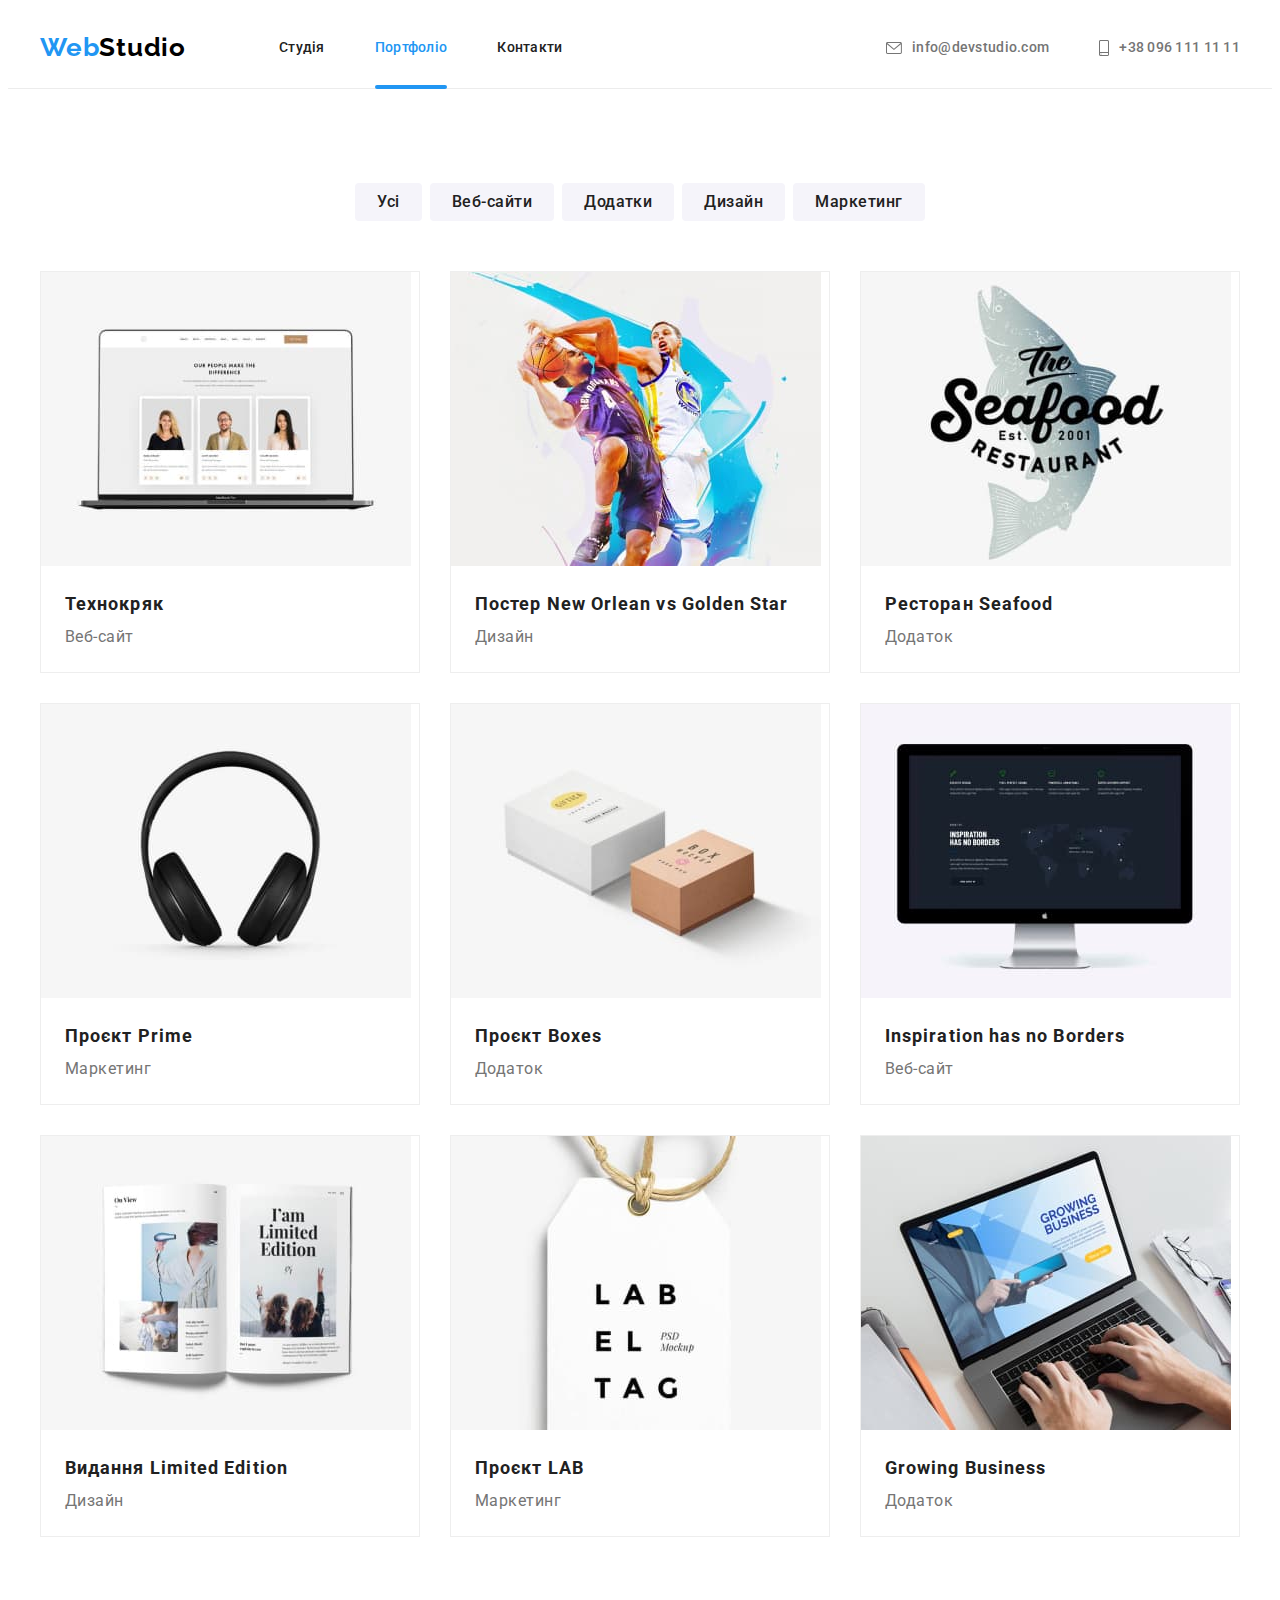
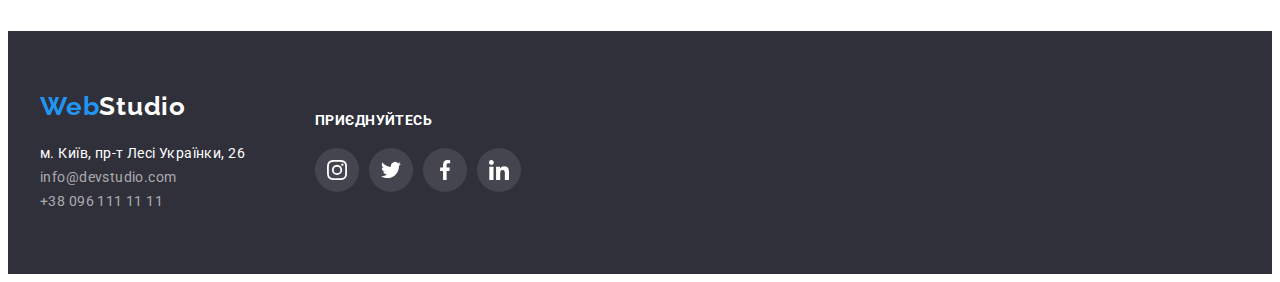
==== portfolio.html @ e0c90251 "new" ====
<!DOCTYPE html>
<html lang="uk">
  <head>
    <meta charset="UTF-8" />
    <meta http-equiv="X-UA-Compatible" content="IE=edge" />
    <meta name="viewport" content="width=device-width, initial-scale=1.0" />
    <title>Document</title>
    <link rel="preconnect" href="https://fonts.googleapis.com" />
    <link rel="preconnect" href="https://fonts.gstatic.com" crossorigin />
    <link
      href="https://fonts.googleapis.com/css2?family=Raleway:wght@700&family=Roboto:wght@400;500;700;900&display=swap"
      rel="stylesheet"
    />
    <link
      rel="stylesheet"
      href="https://cdnjs.cloudflare.com/ajax/libs/modern-normalize/1.1.0/modern-normalize.min.css"
      integrity="sha512-wpPYUAdjBVSE4KJnH1VR1HeZfpl1ub8YT/NKx4PuQ5NmX2tKuGu6U/JRp5y+Y8XG2tV+wKQpNHVUX03MfMFn9Q=="
      crossorigin="anonymous"
      referrerpolicy="no-referrer"
    />
    <link rel="stylesheet" href="./css/styles.css" />
  </head>
  <body>
    <!-- хедер -->
    <header class="page-header">
      <div class="container">
        <nav class="navigate">
          <a href="./index.html" class="logo"
            ><span class="title-logo">Web</span>Studio</a
          >

          <!-- навігація -->
          <div class="nav-thumb">
            <ul class="site-nav">
              <li class="item">
                <a href="./index.html" class="link">Студія</a>
              </li>
              <li class="item current">
                <a href="./portfolio.html" class="link">Портфоліо</a>
              </li>
              <li class="item"><a href="" class="link">Контакти</a></li>
            </ul>
          </div>
        </nav>

        <!-- контакти -->
        <ul class="site-contacts">
          <li class="item">
            <a href="mailto:info@devstudio.com" class="contact-link link"
              ><svg class="icon-envelope" widht="16" height="12">
                <use href="./images/sprite.svg#icon-envelope"></use></svg
              >info@devstudio.com</a
            >
          </li>

          <li class="item">
            <a href="tel:+380961111111" class="contact-link link"
              ><svg class="icon-tel" widht="10" height="16">
                <use href="./images/sprite.svg#icon-smartphone"></use></svg
              >+38 096 111 11 11</a
            >
          </li>
        </ul>
      </div>
    </header>

    <main>

      <!-- Портфоліо -->

      <section class="portfolio-section section">
        <div class="container">
          <h1 class="portfolio-title visually-hidden">Портфоліо</h1>

          <ul class="portfolio-nav">
            <li class="item">
              <button type="button" class="button-portfolio button">Усі</button>
            </li>
            <li class="item">
              <button type="button" class="button-portfolio button">
                Веб-сайти
              </button>
            </li>
            <li class="item">
              <button type="button" class="button-portfolio button">
                Додатки
              </button>
            </li>
            <li class="item">
              <button type="button" class="button-portfolio button">
                Дизайн
              </button>
            </li>
            <li class="item">
              <button type="button" class="button-portfolio button">
                Маркетинг
              </button>
            </li>
          </ul>

          <ul class="gallery-list">
            <li class="gallery-list-item">
             <a href="" class="gallery-icon link">
                <div class="gallary-thumb">
                  <img
                    src="./images/2-1.jpg"
                    alt="Веб-сайт"
                    width="370"
                    height="294"
                    class="gallary"
                  />
                  <p class="gallary-effect-tex">
                    Ресурс пропонує комплексні пропозиції з різним рівнем функціоналу та сервісів. Все це дозволить відвідувачу отримати вичерпні відомості про компанію чи приватну особу.
                  </p>
                </div>
                <div class="content">
                  <h3 class="gallery-list-title">Технокряк</h3>
                  <p class="gallery-tex">Веб-сайт</p>
                </div>
             </a>
            </li>

            <li class="gallery-list-item">
              <a href="" class="gallery-icon link">
                <div class="gallary-thumb">
                  <img
                    src="./images/2-2.jpg"
                    alt="гра в баскетбол"
                    width="370"
                    height="294"
                  />
                  <p class="gallary-effect-tex">
                    Ресурс пропонує комплексні пропозиції з різним рівнем функціоналу та сервісів. Все це дозволить відвідувачу отримати вичерпні відомості про компанію чи приватну особу.
                  </p>
                </div>
                <div class="content">
                  <h3 class="gallery-list-title">
                    Постер New Orlean vs Golden Star
                  </h3>
                  <p class="gallery-tex">Дизайн</p>
                </div>
              </a>
            </li>

            <li class="gallery-list-item">
              <a href="" class="gallery-icon link">
                <div class="gallary-thumb">
                  <img
                    src="./images/2-3.jpg"
                    alt="логотип ресторану"
                    width="370"
                    height="294"
                  />
                  <p class="gallary-effect-tex">
                    Ресурс пропонує комплексні пропозиції з різним рівнем функціоналу та сервісів. Все це дозволить відвідувачу отримати вичерпні відомості про компанію чи приватну особу.
                  </p>
                </div>
                <div class="content">
                  <h3 class="gallery-list-title">Ресторан Seafood</h3>
                  <p class="gallery-tex">Додаток</p>
                </div>
              </a>
            </li>

            <li class="gallery-list-item">
              <a href="" class="gallery-icon link">
                <div class="gallary-thumb">
                  <img
                    src="./images/2-4.jpg"
                    alt="навушники"
                    width="370"
                    height="294"
                  />
                  <p class="gallary-effect-tex">
                    Ресурс пропонує комплексні пропозиції з різним рівнем функціоналу та сервісів. Все це дозволить відвідувачу отримати вичерпні відомості про компанію чи приватну особу.
                  </p>
                </div>
                <div class="content">
                  <h3 class="gallery-list-title">Проєкт Prime</h3>
                  <p class="gallery-tex">Маркетинг</p>
                </div>
              </a>
            </li>

            <li class="gallery-list-item">
              <a href="" class="gallery-icon link">
                <div class="gallary-thumb">
                  <img
                    src="./images/2-5.jpg"
                    alt="навушники"
                    width="370"
                    height="294"
                  />
                  <p class="gallary-effect-tex">
                    Ресурс пропонує комплексні пропозиції з різним рівнем функціоналу та сервісів. Все це дозволить відвідувачу отримати вичерпні відомості про компанію чи приватну особу.
                  </p>
                </div>
                <div class="content">
                  <h3 class="gallery-list-title">Проєкт Boxes</h3>
                  <p class="gallery-tex">Додаток</p>
                </div>
              </a>
            </li>

            <li class="gallery-list-item">
              <a href="" class="gallery-icon link">
                <div class="gallary-thumb">
                  <img
                    src="./images/2-6.jpg"
                    alt="монітор"
                    width="370"
                    height="294"
                  />
                  <p class="gallary-effect-tex">
                    Ресурс пропонує комплексні пропозиції з різним рівнем функціоналу та сервісів. Все це дозволить відвідувачу отримати вичерпні відомості про компанію чи приватну особу.
                  </p>
                </div>
                <div class="content">
                  <h3 class="gallery-list-title">Inspiration has no Borders</h3>
                  <p class="gallery-tex">Веб-сайт</p>
                </div>
              </a>
            </li>

            <li class="gallery-list-item">
              <a href="" class="gallery-icon link">
                <div class="gallary-thumb">
                  <img
                    src="./images/2-7.jpg"
                    alt="книга"
                    width="370"
                    height="294"
                  />
                  <p class="gallary-effect-tex">
                    Ресурс пропонує комплексні пропозиції з різним рівнем функціоналу та сервісів. Все це дозволить відвідувачу отримати вичерпні відомості про компанію чи приватну особу.
                  </p>
                </div>
                <div class="content">
                  <h3 class="gallery-list-title">Видання Limited Edition</h3>
                  <p class="gallery-tex">Дизайн</p>
                </div>
              </a>
            </li>

            <li class="gallery-list-item">
              <a href="" class="gallery-icon link">
                <div class="gallary-thumb">
                  <img
                    src="./images/2-8.jpg"
                    alt="етикетка"
                    width="370"
                    height="294"
                  />
                  <p class="gallary-effect-tex">
                    Ресурс пропонує комплексні пропозиції з різним рівнем функціоналу та сервісів. Все це дозволить відвідувачу отримати вичерпні відомості про компанію чи приватну особу.
                  </p>
                </div>
                <div class="content">
                  <h3 class="gallery-list-title">Проєкт LAB</h3>
                  <p class="gallery-tex">Маркетинг</p>
                </div>
              </a>
            </li>

            <li class="gallery-list-item">
              <a href="" class="gallery-icon link">
                <div class="gallary-thumb">
                  <img
                    src="./images/2-9.jpg"
                    alt="нетбук"
                    width="370"
                    height="294"
                  />
                  <p class="gallary-effect-tex">
                    Ресурс пропонує комплексні пропозиції з різним рівнем функціоналу та сервісів. Все це дозволить відвідувачу отримати вичерпні відомості про компанію чи приватну особу.
                  </p>
                </div>
                <div class="content">
                  <h3 class="gallery-list-title">Growing Business</h3>
                  <p class="gallery-tex">Додаток</p>
                </div>
              </a>
            </li>
          </ul>
        </div>
      </section>
    </main>


    <!-- футер -->


    <footer class="footer-items">
      <div class="container">
        <div class="address-container">
          <a href="./index.html" class="logo logo-footer"
            ><span class="title-logo">Web</span>Studio
          </a>
  
          <!-- адреса -->
          <address class="address-items">
            <div class="address-container">
              <ul class="address-list">
                <li class="address-place">
                  <a
                    href="https://www.google.com/maps/place/%D0%B1%D1%83%D0%BB%D1%8C%D0%B2%D0%B0%D1%80+%D0%9B%D0%B5%D1%81%D1%96+%D0%A3%D0%BA%D1%80%D0%B0%D1%97%D0%BD%D0%BA%D0%B8,+26,+%D0%9A%D0%B8%D1%97%D0%B2,+02000/@50.4267703,30.537616,18z/data=!4m5!3m4!1s0x40d4cf0e033ecbe9:0x57a4dffefec77da0!8m2!3d50.4265807!4d30.5383859"
                    target="_blank"
                    rel="noopener noreferrer"
                    class="link"
                    ><span class="place-tex"
                      >м. Київ, пр-т Лесі Українки, 26</span
                    >
                  </a>
                </li>
                <li class="address-contacts">
                  <a href="mailto:info@devstudio.com" class="link"
                    >info@devstudio.com</a
                  >
                </li>
                <li class="address-contacts">
                  <a href="tel:+380961111111" class="link">+38 096 111 11 11</a>
                </li>
              </ul>
            </div>
        </div>

          <div class="social-container">
            <h2 class="footer-social-title">Приєднуйтесь</h2>
            <ul class="footer-social-icon-list">
              <li class="social-icon-item">
                <a href="" class="linc-icon bot">
                  <svg class="social-icon join" width="20" height="20">
                    <use href="./images/sprite.svg#icon-instagram-1"></use>
                  </svg>
                </a>
              </li>

              <li class="social-icon-item">
                <a href="" class="linc-icon bot">
                  <svg class="social-icon join" width="20" height="20">
                    <use href="./images/sprite.svg#icon-twitter-1"></use>
                  </svg>
                </a>
              </li>

              <li class="social-icon-item">
                <a href="" class="linc-icon bot">
                  <svg class="social-icon join" width="20" height="20">
                    <use href="./images/sprite.svg#icon-facebook-1"></use>
                  </svg>
                </a>
              </li>

              <li class="social-icon-item">
                <a href="" class="linc-icon bot">
                  <svg class="social-icon join" width="20" height="20">
                    <use href="./images/sprite.svg#icon-linkedin-1"></use>
                  </svg>
                </a>
              </li>
            </ul>
          </div>
        </address>
      </div>
    </footer>
  </body>
</html>
---- css/styles.css ----
:root {
  --primari-tex-color: #212121;
  --title-text-color: #212121;
  --accent-color: #2196f3;
  --accent-button-color: #2196f3;
  --button-text-color: #ffffff;
  --primari-bcg-color: #f5f5f5;
  --paragraph-tex: #757575;
}

body {
  font-family: "Roboto", sans-serif;
  color: var(--primari-tex-color);
  background-color: #ffffff;
}

/* НАВІГАЦІЯ */

.logo {
  padding-top: 24px;
  padding-bottom: 25px;

  text-decoration: none;
  font-family: "Raleway", sans-serif;
  font-weight: 700;
  font-size: 26px;
  line-height: 1.19;

  letter-spacing: 0.03em;
  color: #000000;
}

.title-logo {
  color: #2196f3;
}

/* Футер лого */

footer .logo {
  color: #ffffff;
}

.section {
  padding-top: 94px;
  padding-bottom: 94px;
  /* outline: 2px solid tomato; */
  max-width: 1600px;
}

h1,
h2,
h3,
h4,
h5,
h6,
p,
ul {
  margin-top: 0;
  margin-bottom: 0;
}

/*------------- ХЕДЕР -------------*/

.container {
  display: block;
  margin-left: auto;
  margin-right: auto;
  padding-left: 15px;
  padding-right: 15px;
  width: 1200px;
  /* outline: 3px solid red; */
}

.navigate {
  display: flex;
}

.page-header {
  max-width: 1600px;

  border-bottom: 1px solid #ececec;
}

.page-header .container {
  display: flex;
  align-items: center;
}

.site-nav {
  display: flex;
  align-items: center;
  margin-left: 93px;
  padding-left: 0;

  font-weight: 500;
  font-size: 14px;
  line-height: 1.14;
  letter-spacing: 0.02em;

  color: #212121;
}

/* .site-nav .item {
  margin-right: 50px;
  }

.site-nav .item:last-child {
  margin-right: 0;
} */

/* .site-nav .item + .item {
  margin-left: 50px;
} */

.site-nav .item {
  padding-top: 32px;
  padding-bottom: 32px;
}

.site-nav .item:not(:last-child) {
  margin-right: 50px;
}

a {
  font-family: inherit;
}

a.link {
  color: var(--primari-tex-color);
}

.link {
  text-decoration: none;
  display: block;

  transition-property: color, background-color, box-shadow;
  transition-duration: 250ms;
  transition-timing-function: cubic-bezier(0.4, 0, 0.2, 1);
}

.address-items .link {
  display: flex;
  text-decoration: none;
}

.site-contacts {
  display: flex;
  align-items: center;

  margin-left: auto;
  padding-left: 0;
}

.site-contacts .item {
  display: inline-flex;
  padding-top: 32px;
  padding-bottom: 32px;
}

.site-contacts .item + .item {
  margin-left: 50px;
}

.site-contacts .link {
  font-weight: 500;
  font-size: 14px;
  line-height: 1.14;
  letter-spacing: 0.02em;

  color: #757575;
}

.item {
  position: relative;
}

.current .link {
  color: var(--accent-color);
}

.item.current .link::after {
  position: absolute;

  display: inline-block;

  content: "";

  width: 100%;
  height: 4px;

  bottom: -1px;
  left: 0;

  background: var(--accent-color);
  border-radius: 2px;
}

ul {
  list-style: none;
  font-style: normal;
}

.link:hover,
.link:focus {
  color: var(--accent-color);
}

img {
  display: block;
}

.icon-contact {
  display: flex;
}

.contact-link {
  display: flex;
  align-items: center;
  fill: #757575;
}

.icon-envelope {
  width: 16px;
  height: 12px;
  margin-right: 10px;
  fill: inherit;
}

.contact-link.link:hover,
.contact-link.link:focus {
  fill: var(--accent-color);
}

.icon-tel {
  display: flex;

  width: 10px;
  height: 16px;
  margin-right: 10px;

  fill: inherit;
}

/*------------- ГЕРОЙ -------------*/

.section-hero.section {
  max-width: 1600px;
  height: 600px;
  padding-top: 200px;
  padding-bottom: 200px;

  background-image: linear-gradient(
      to right,
      rgba(47, 48, 58, 0.4),
      rgba(47, 48, 58, 0.4)
    ),
    url(../images/hero.jpg);
  background-size: cover;
  background-repeat: no-repeat;
  background-color: #c4c4c4;
}

.section-hero {
  background-color: #2f303a;
  text-align: center;
}

.hero-title {
  text-align: center;

  font-weight: 900;
  font-size: 44px;
  line-height: 1.36;

  letter-spacing: 0.06em;
  text-transform: uppercase;

  color: #ffffff;
  margin-bottom: 30px;
}

/*------------- КНОПКИ -------------*/

button {
  display: inline-block;
  font-family: inherit;
  cursor: pointer;
  text-align: center;
}

.button {
  background: #f5f4fa;
  border-radius: 4px;
  padding: 6px 22px;

  transition-property: color, background-color, box-shadow;
  transition-duration: 250ms;
  transition-timing-function: cubic-bezier(0.4, 0, 0.2, 1);
}

.button-hero {
  border: none;
  font-weight: 700;
  font-size: 16px;
  line-height: 1.88;

  min-width: 216px;
  padding: 10px 32px;

  letter-spacing: 0.06em;

  background: #2196f3;
  box-shadow: 0px 4px 4px rgba(0, 0, 0, 0.15);
  border-radius: 4px;
  color: var(--button-text-color);

  transition-property: background-color;
  transition-duration: 250ms;
  transition-timing-function: cubic-bezier(0.4, 0, 0.2, 1);
}

.button:hover,
.button:focus {
  /* padding: 6px 25px; */
  color: #ffffff;
  background-color: var(--accent-color);

  box-shadow: 0px 3px 1px rgba(0, 0, 0, 0.1), 0px 1px 2px rgba(0, 0, 0, 0.08),
    0px 2px 2px rgba(0, 0, 0, 0.12);
  border-radius: 4px;
}

.button-hero:active {
  background: #188ce8;
}

/*------------- БЛОК 1 -------------*/

/* .section-features {} */

.features-title {
  color: var(--primari-bcg-color);
}

.features-items {
  display: flex;
  padding-left: 0;
}

.features-items .item-list:not(:last-child) {
  margin-right: 30px;
}

.features-items .item-list {
  max-width: 270px;
}

/* .item-list {} */

/* .item-list::before {
  display: block;
  content: "";
  height: 120px;

  background: #f5f4fa;
  border-radius: 4px;

  margin-bottom: 30px;

  background-size: contain;
  background-repeat: no-repeat;
  background-position: center;
} */

.title-item-list {
  font-weight: 700;
  font-size: 14px;
  line-height: 1.14;
  letter-spacing: 0.03em;
  text-transform: uppercase;

  color: var(--primari-tex-color);

  margin-bottom: 10px;
}

.icon-features {
  display: flex;
  align-items: center;
  width: 270px;
  height: 120px;

  background: #f5f4fa;
  border-radius: 4px;

  margin-bottom: 30px;
}

.features-items-text {
  font-size: 14px;
  line-height: 1.71;

  letter-spacing: 0.03em;

  color: var(--paragraph-tex);
}

/*------------- БЛОК 2 -------------*/

.section-work {
  padding-top: 0;
}

.work-title {
  font-weight: 700;
  font-size: 36px;
  line-height: 1.17;
  text-align: center;
  letter-spacing: 0.03em;

  color: var(--primari-tex-color);

  margin-bottom: 50px;
}

.work-list {
  padding: 0;
  display: flex;
  flex-wrap: wrap;
}

.wokr-list-item {
  display: flex;
  margin-right: 30px;
}

.wokr-list-item:nth-child(3n) {
  margin-right: 0;
}

.wokr-list-thumb {
  position: relative;
}

.tex-wokr-list-item {
  font-weight: 700;
  font-size: 14px;
  line-height: 1.14;
  text-align: center;
  letter-spacing: 0.03em;
  text-transform: uppercase;

  color: #ffffff;
}

.team-name-box {
  position: absolute;

  bottom: 0;
  width: 100%;
  height: 70px;

  display: flex;
  justify-content: center;
  align-items: center;

  background: rgba(47, 48, 58, 0.8);
}
/* .work-pictures {} */

/*------------- БЛОК 3 -------------*/

.section-team {
  background-color: #f5f4fa;
}

.team-title {
  font-weight: 700;
  font-size: 36px;
  line-height: 1.17;
  text-align: center;
  letter-spacing: 0.03em;

  color: var(--primari-tex-color);

  margin-bottom: 50px;
}

.team-list {
  padding: 0;
  display: flex;
  text-align: center;
}

.team-list .content {
  padding-top: 30px;
  padding-bottom: 30px;

  box-shadow: 0px 1px 3px rgba(0, 0, 0, 0.12), 0px 1px 1px rgba(0, 0, 0, 0.14),
    0px 2px 1px rgba(0, 0, 0, 0.2);
  border-radius: 0px 0px 4px 4px;
}

.team-list-item {
  background-color: #ffffff;
  margin-right: 30px;
}

.team-list-item:nth-child(4n) {
  margin-right: 0;
}

/* .team-pictures { } */

.team-list-name {
  font-weight: 500;
  font-size: 16px;
  line-height: 1.19;

  letter-spacing: 0.03em;

  color: var(--primari-tex-color);

  margin-bottom: 10px;
}

.team-text {
  font-size: 16px;
  line-height: 1.19;

  letter-spacing: 0.03em;

  color: var(--paragraph-tex);

  margin-bottom: 16px;
}

/*------------- PAGES 2 PORTFOLIO -------------*/

/* .portfolio-section {} */

.portfolio-title {
  color: var(--primari-bcg-color);
}

.portfolio-nav {
  display: flex;
  justify-content: center;

  padding-left: 0;
  margin-bottom: 50px;
}

.portfolio-nav .item {
  margin-right: 8px;
}

.portfolio-nav .item:nth-child(5n) {
  margin-right: 0;
}

/*------------- Кнопки Навігації PORTFOLIO -------------*/

.button-portfolio {
  background: #f5f4fa;
  border-radius: 4px;
  border: none;
  font-weight: 500;
  font-size: 16px;
  line-height: 1.62;

  text-align: center;
  letter-spacing: 0.03em;

  color: #212121;
}

/*------------- ГАЛЕРЕЯ -------------*/

/* .gallery-section {} */

.gallery-title {
  color: var(--primari-bcg-color);
}

.gallery-list {
  display: flex;
  flex-wrap: wrap;

  padding-left: 0;
}

.gallery-list-item .content {
  padding: 20px 24px;
}

.gallery-icon {
  position: relative;
  display: block;
  border: 1px solid #eeeeee;
}

.gallary-thumb {
  position: relative;
  overflow: hidden;
}

.gallary-effect-tex {
  position: absolute;

  top: 0;
  width: 100%;
  height: 100%;
  padding: 63px 24px;

  font-weight: 400;
  font-size: 18px;
  line-height: 1.56;

  letter-spacing: 0.03em;

  color: #ffffff;

  background-color: rgba(33, 150, 243, 0.9);

  transform: translateY(100%);
  transition: transform 250ms cubic-bezier(0.4, 0, 0.2, 1);
}

.gallery-icon:hover .gallary-effect-tex,
.gallery-icon:focus .gallary-effect-tex {
  transform: translateY(0);
}

/* Фіксований розмір */

/* .gallery-list-item {
  width: 370px;

  margin-right: 30px;
  margin-bottom: 30px;

  border: 1px solid #eeeeee;
} */

/* Адаптивний розмір */

.gallery-list-item {
  width: calc((100% - 60px) / 3);
  margin-right: 30px;
  margin-bottom: 30px;
}

.gallery-list-item:nth-child(3n) {
  margin-right: 0;
}

.gallery-list-item:nth-last-child(-n + 3) {
  margin-bottom: 0;
}

.gallery-icon:hover,
.gallery-icon:focus {
  box-shadow: 0px 1px 1px rgba(0, 0, 0, 0.12), 0px 4px 4px rgba(0, 0, 0, 0.06),
    1px 4px 6px rgba(0, 0, 0, 0.16);
}

.gallery-list-title {
  font-weight: 700;
  font-size: 18px;
  line-height: 2;

  letter-spacing: 0.06em;

  color: var(--primari-tex-color);
}

.gallery-tex {
  font-size: 16px;
  line-height: 1.88;

  letter-spacing: 0.03em;

  color: var(--paragraph-tex);
}
/*------------- ПОСТІЙНІ КЛІЄНТИ -------------*/

.section-clients {
  max-width: 1600px;
}

.clients-title {
  font-weight: 700;
  font-size: 36px;
  line-height: 1.67;
  text-align: center;
  letter-spacing: 0.03em;

  color: var(--title-text-color);

  margin-bottom: 50px;
}

.clients-list {
  display: flex;
  align-items: center;
  justify-content: space-between;
  padding: 0;
  fill: #afb1b8;
}

/*=========== ПОСИЛАННЯ НА ПОСТІЙНИХ КЛІЄНТІВ ===========*/

.client-linc-icon {
  display: flex;
  justify-content: center;
  align-items: center;
  width: 170px;
  height: 92px;

  border: 1px solid #afb1b8;
  border-radius: 4px;

  fill: #afb1b8;

  transition-property: fill, background-color, border;
  transition-duration: 250ms;
  transition-timing-function: cubic-bezier(0.4, 0, 0.2, 1);
}

.client-linc-icon:hover,
.client-linc-icon:focus {
  border: 1px solid var(--accent-color);
}

.client-linc-icon:focus,
.client-linc-icon:hover {
  fill: var(--accent-color);
}
/*------------- FOOTER -------------*/

address {
  display: block;
}

.footer-items {
  padding-top: 60px;
  padding-bottom: 60px;

  max-width: 1600px;
  background-color: #2f303a;
}

.footer-items .container {
  display: flex;
  align-content: center;
  align-items: center;
}

.address-items {
  display: flex;
  margin-right: auto;
}

.address-list {
  display: inline-block;
  padding-left: 0;
}

/* .address-place {} */

.place-tex {
  font-size: 14px;
  line-height: 1.71;

  letter-spacing: 0.03em;

  color: #ffffff;

  transition-property: color, background-color;
  transition-duration: 250ms;
  transition-timing-function: cubic-bezier(0.4, 0, 0.2, 1);
}

.address-contacts .link {
  font-size: 14px;
  line-height: 1.71;

  letter-spacing: 0.03em;

  color: rgba(255, 255, 255, 0.6);
}

.address-list .link:hover,
.address-list .link:focus {
  color: var(--accent-color);
}

.link .place-tex:hover,
.link .place-tex:focus {
  color: var(--accent-color);
}

.visually-hidden {
  position: absolute;
  white-space: nowrap;
  width: 1px;
  height: 1px;
  overflow: hidden;
  border: 0;
  padding: 0;
  clip: rect(0 0 0 0);
  clip-path: inset(50%);
  margin: -1px;
}

.logo-footer {
  display: flex;
  margin-bottom: 20px;

  padding: 0;
  margin-right: auto;
}

.address-place .link {
  margin-right: auto;
}

.address-container {
  display: flex;
  flex-direction: column;
}

.join-title {
  font-weight: 700;
  font-size: 14px;
  line-height: 1.42;
  letter-spacing: 0.03em;
  text-transform: uppercase;

  color: #ffffff;
}

.footer-icon-join {
  display: flex;
}

.linc-icon {
  display: flex;
  align-items: center;
  justify-content: center;

  width: 44px;
  height: 44px;
  border-radius: 50%;

  fill: #afb1b8;

  transition-property: fill, background-color;
  transition-duration: 250ms;
  transition-timing-function: cubic-bezier(0.4, 0, 0.2, 1);
}

.social-icon-item {
  margin-right: 10px;
}

.social-icon-item:last-child {
  margin-right: 0;
}

.linc-icon.bot {
  background: rgba(255, 255, 255, 0.1);

  transition-property: background;
  transition-duration: 250ms;
  transition-timing-function: cubic-bezier(0.4, 0, 0.2, 1);
}

.social-icon {
  fill: inherit;
}

.social-icon.join {
  fill: #ffffff;
}

.linc-icon:hover,
.linc-icon:focus {
  background-color: var(--accent-color);
  fill: #ffffff;
}

.team-social-icon-list {
  display: flex;
  justify-content: space-between;

  margin-right: 32px;
  margin-left: 32px;
  padding: 0;
}

.social-container {
  display: flex;
  flex-direction: column;
  margin-left: 70px;
}

.footer-social-icon-list {
  display: flex;
  padding: 0;
}

.footer-social-title {
  font-weight: 700;
  font-size: 14px;
  line-height: 1.14;
  letter-spacing: 0.03em;
  text-transform: uppercase;

  color: #ffffff;

  margin-bottom: 20px;
}

.backdrop {
  position: fixed;
  top: 0;
  left: 0;

  width: 100%;
  height: 100%;

  background: rgba(47, 48, 58, 0.5);

  opacity: 1;
  transition: opacity 250ms cubic-bezier(0.4, 0, 0.2, 1);
}

.backdrop.is-hidden {
  opacity: 0;
  pointer-events: none;
}

.backdrop.is-hidden .modal {
  transform: translate(-50%, -50%) scale(2);
}

.modal {
  position: absolute;
  top: 50%;
  left: 50%;

  width: 528px;
  height: 581px;
  padding: 10px;

  background: #ffffff;
  box-shadow: 0px 1px 3px rgba(0, 0, 0, 0.12), 0px 1px 1px rgba(0, 0, 0, 0.14),
    0px 2px 1px rgba(0, 0, 0, 0.2);
  border-radius: 4px;

  transform: translate(-50%, -50%) scale(1);
  transition: transform 250ms cubic-bezier(0.4, 0, 0.2, 1);
}

.btn-modal {
  display: flex;
  align-items: center;
  justify-content: center;
  position: absolute;

  top: 8px;
  right: 8px;
  width: 30px;
  height: 30px;
  border-radius: 50%;

  padding: 0;

  color: #000000;

  font-size: 18px;

  background: #ffffff;
  border: 1px solid rgba(0, 0, 0, 0.1);
}

.icon-close {
  fill: #000000;
  background: #FFFFFF;
  }
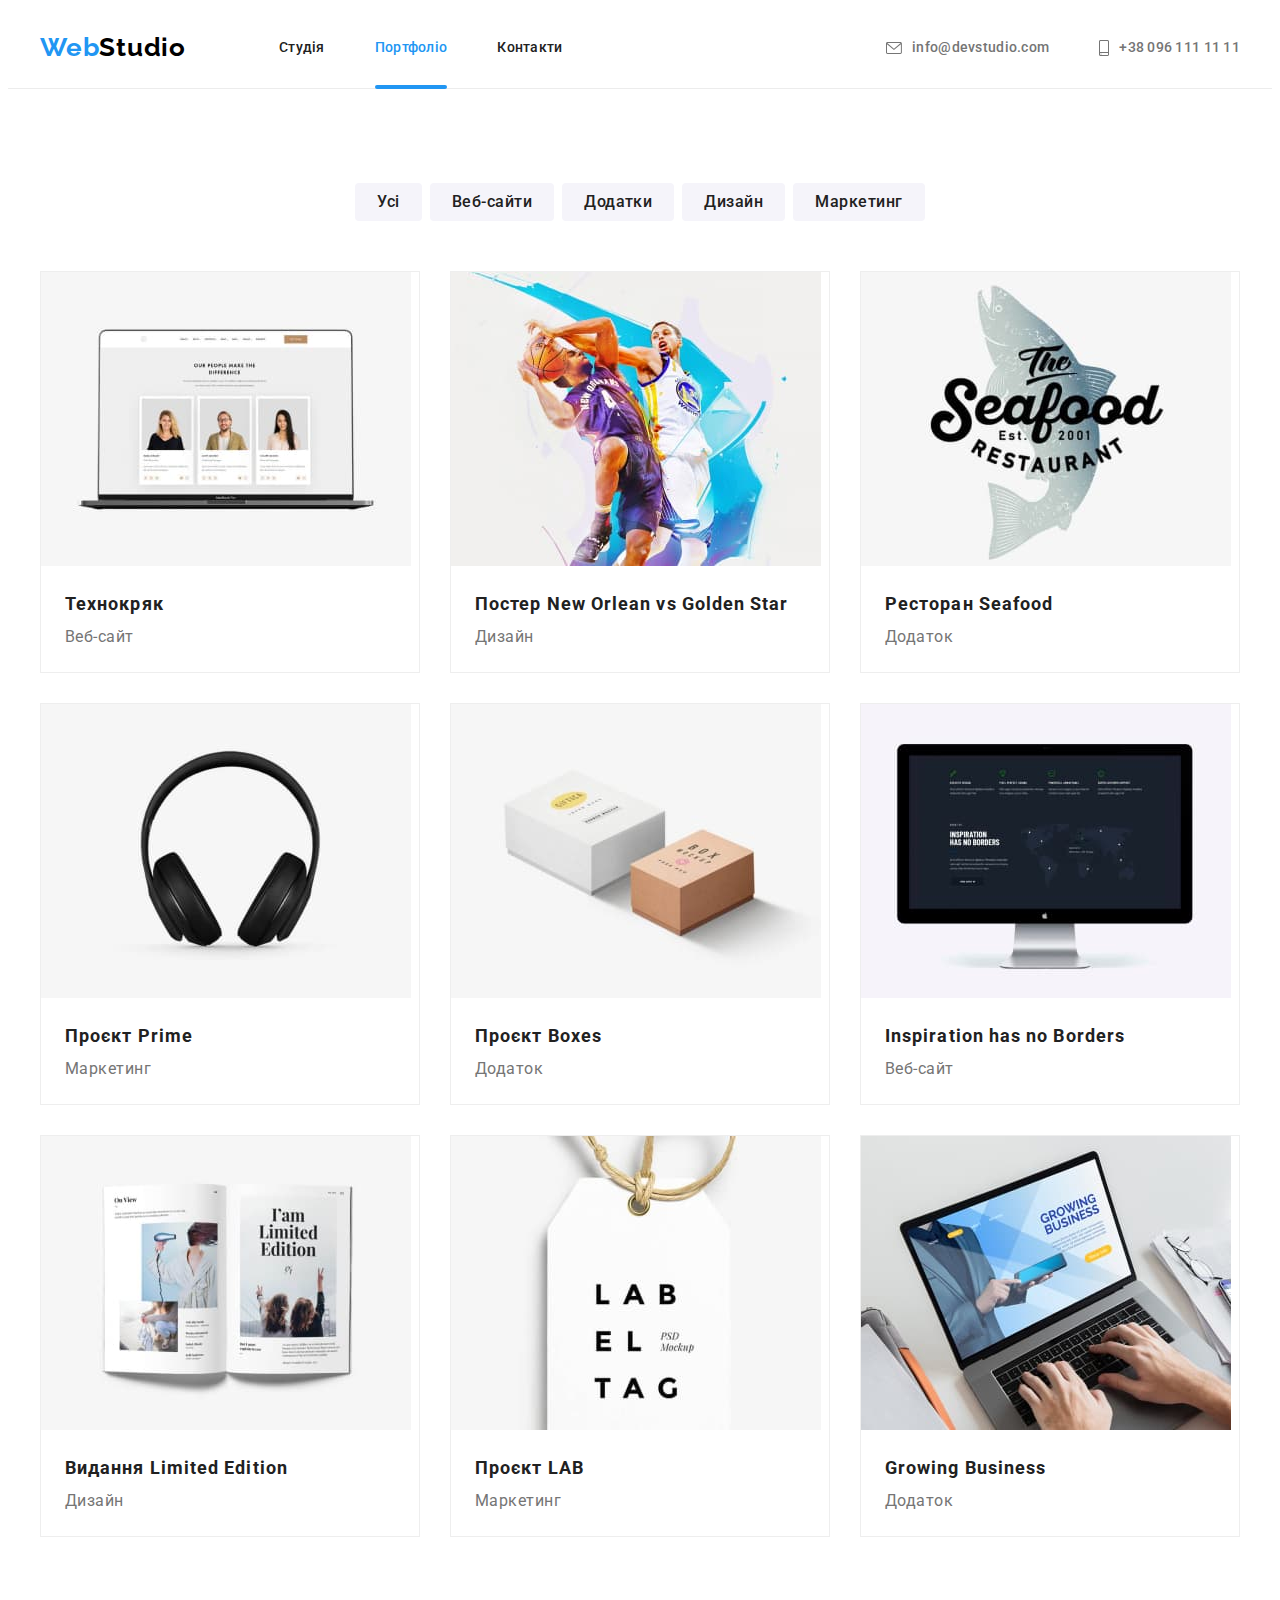
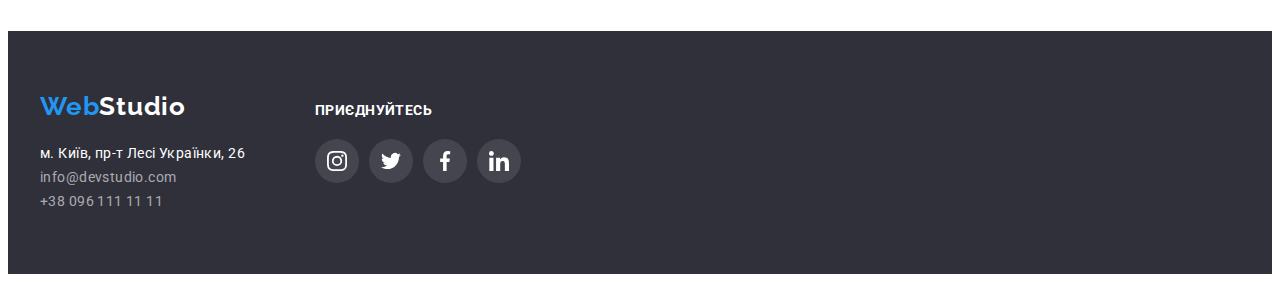
==== commit e3a6a43a: "add form/fix bugs" ====
--- a/portfolio.html
+++ b/portfolio.html
@@ -109,13 +109,13 @@
                     height="294"
                     class="gallary"
                   />
-                  <p class="gallary-effect-tex">
+                  <p class="gallary-effect-text">
                     Ресурс пропонує комплексні пропозиції з різним рівнем функціоналу та сервісів. Все це дозволить відвідувачу отримати вичерпні відомості про компанію чи приватну особу.
                   </p>
                 </div>
                 <div class="content">
                   <h3 class="gallery-list-title">Технокряк</h3>
-                  <p class="gallery-tex">Веб-сайт</p>
+                  <p class="gallery-text">Веб-сайт</p>
                 </div>
              </a>
             </li>
@@ -129,7 +129,7 @@
                     width="370"
                     height="294"
                   />
-                  <p class="gallary-effect-tex">
+                  <p class="gallary-effect-text">
                     Ресурс пропонує комплексні пропозиції з різним рівнем функціоналу та сервісів. Все це дозволить відвідувачу отримати вичерпні відомості про компанію чи приватну особу.
                   </p>
                 </div>
@@ -137,7 +137,7 @@
                   <h3 class="gallery-list-title">
                     Постер New Orlean vs Golden Star
                   </h3>
-                  <p class="gallery-tex">Дизайн</p>
+                  <p class="gallery-text">Дизайн</p>
                 </div>
               </a>
             </li>
@@ -151,13 +151,13 @@
                     width="370"
                     height="294"
                   />
-                  <p class="gallary-effect-tex">
+                  <p class="gallary-effect-text">
                     Ресурс пропонує комплексні пропозиції з різним рівнем функціоналу та сервісів. Все це дозволить відвідувачу отримати вичерпні відомості про компанію чи приватну особу.
                   </p>
                 </div>
                 <div class="content">
                   <h3 class="gallery-list-title">Ресторан Seafood</h3>
-                  <p class="gallery-tex">Додаток</p>
+                  <p class="gallery-text">Додаток</p>
                 </div>
               </a>
             </li>
@@ -171,13 +171,13 @@
                     width="370"
                     height="294"
                   />
-                  <p class="gallary-effect-tex">
+                  <p class="gallary-effect-text">
                     Ресурс пропонує комплексні пропозиції з різним рівнем функціоналу та сервісів. Все це дозволить відвідувачу отримати вичерпні відомості про компанію чи приватну особу.
                   </p>
                 </div>
                 <div class="content">
                   <h3 class="gallery-list-title">Проєкт Prime</h3>
-                  <p class="gallery-tex">Маркетинг</p>
+                  <p class="gallery-text">Маркетинг</p>
                 </div>
               </a>
             </li>
@@ -191,13 +191,13 @@
                     width="370"
                     height="294"
                   />
-                  <p class="gallary-effect-tex">
+                  <p class="gallary-effect-text">
                     Ресурс пропонує комплексні пропозиції з різним рівнем функціоналу та сервісів. Все це дозволить відвідувачу отримати вичерпні відомості про компанію чи приватну особу.
                   </p>
                 </div>
                 <div class="content">
                   <h3 class="gallery-list-title">Проєкт Boxes</h3>
-                  <p class="gallery-tex">Додаток</p>
+                  <p class="gallery-text">Додаток</p>
                 </div>
               </a>
             </li>
@@ -211,13 +211,13 @@
                     width="370"
                     height="294"
                   />
-                  <p class="gallary-effect-tex">
+                  <p class="gallary-effect-text">
                     Ресурс пропонує комплексні пропозиції з різним рівнем функціоналу та сервісів. Все це дозволить відвідувачу отримати вичерпні відомості про компанію чи приватну особу.
                   </p>
                 </div>
                 <div class="content">
                   <h3 class="gallery-list-title">Inspiration has no Borders</h3>
-                  <p class="gallery-tex">Веб-сайт</p>
+                  <p class="gallery-text">Веб-сайт</p>
                 </div>
               </a>
             </li>
@@ -231,13 +231,13 @@
                     width="370"
                     height="294"
                   />
-                  <p class="gallary-effect-tex">
+                  <p class="gallary-effect-text">
                     Ресурс пропонує комплексні пропозиції з різним рівнем функціоналу та сервісів. Все це дозволить відвідувачу отримати вичерпні відомості про компанію чи приватну особу.
                   </p>
                 </div>
                 <div class="content">
                   <h3 class="gallery-list-title">Видання Limited Edition</h3>
-                  <p class="gallery-tex">Дизайн</p>
+                  <p class="gallery-text">Дизайн</p>
                 </div>
               </a>
             </li>
@@ -251,13 +251,13 @@
                     width="370"
                     height="294"
                   />
-                  <p class="gallary-effect-tex">
+                  <p class="gallary-effect-text">
                     Ресурс пропонує комплексні пропозиції з різним рівнем функціоналу та сервісів. Все це дозволить відвідувачу отримати вичерпні відомості про компанію чи приватну особу.
                   </p>
                 </div>
                 <div class="content">
                   <h3 class="gallery-list-title">Проєкт LAB</h3>
-                  <p class="gallery-tex">Маркетинг</p>
+                  <p class="gallery-text">Маркетинг</p>
                 </div>
               </a>
             </li>
@@ -271,13 +271,13 @@
                     width="370"
                     height="294"
                   />
-                  <p class="gallary-effect-tex">
+                  <p class="gallary-effect-text">
                     Ресурс пропонує комплексні пропозиції з різним рівнем функціоналу та сервісів. Все це дозволить відвідувачу отримати вичерпні відомості про компанію чи приватну особу.
                   </p>
                 </div>
                 <div class="content">
                   <h3 class="gallery-list-title">Growing Business</h3>
-                  <p class="gallery-tex">Додаток</p>
+                  <p class="gallery-text">Додаток</p>
                 </div>
               </a>
             </li>
@@ -307,7 +307,7 @@
                     target="_blank"
                     rel="noopener noreferrer"
                     class="link"
-                    ><span class="place-tex"
+                    ><span class="place-text"
                       >м. Київ, пр-т Лесі Українки, 26</span
                     >
                   </a>
--- a/css/styles.css
+++ b/css/styles.css
@@ -1,16 +1,16 @@
 :root {
-  --primari-tex-color: #212121;
+  --primari-text-color: #212121;
   --title-text-color: #212121;
   --accent-color: #2196f3;
   --accent-button-color: #2196f3;
   --button-text-color: #ffffff;
   --primari-bcg-color: #f5f5f5;
-  --paragraph-tex: #757575;
+  --paragraph-text: #757575;
 }
 
 body {
   font-family: "Roboto", sans-serif;
-  color: var(--primari-tex-color);
+  color: var(--primari-text-color);
   background-color: #ffffff;
 }
 
@@ -126,14 +126,14 @@
 }
 
 a.link {
-  color: var(--primari-tex-color);
+  color: var(--primari-text-color);
 }
 
 .link {
   text-decoration: none;
   display: block;
 
-  transition-property: color, background-color, box-shadow;
+  transition-property: color;
   transition-duration: 250ms;
   transition-timing-function: cubic-bezier(0.4, 0, 0.2, 1);
 }
@@ -224,6 +224,8 @@
   height: 12px;
   margin-right: 10px;
   fill: inherit;
+
+  transition: fill 250ms cubic-bezier(0.4, 0, 0.2, 1);
 }
 
 .contact-link.link:hover,
@@ -239,6 +241,7 @@
   margin-right: 10px;
 
   fill: inherit;
+  transition: fill 250ms cubic-bezier(0.4, 0, 0.2, 1);
 }
 
 /*------------- ГЕРОЙ -------------*/
@@ -379,7 +382,7 @@
   letter-spacing: 0.03em;
   text-transform: uppercase;
 
-  color: var(--primari-tex-color);
+  color: var(--primari-text-color);
 
   margin-bottom: 10px;
 }
@@ -402,7 +405,7 @@
 
   letter-spacing: 0.03em;
 
-  color: var(--paragraph-tex);
+  color: var(--paragraph-text);
 }
 
 /*------------- БЛОК 2 -------------*/
@@ -418,7 +421,7 @@
   text-align: center;
   letter-spacing: 0.03em;
 
-  color: var(--primari-tex-color);
+  color: var(--primari-text-color);
 
   margin-bottom: 50px;
 }
@@ -442,7 +445,7 @@
   position: relative;
 }
 
-.tex-wokr-list-item {
+.text-wokr-list-item {
   font-weight: 700;
   font-size: 14px;
   line-height: 1.14;
@@ -481,7 +484,7 @@
   text-align: center;
   letter-spacing: 0.03em;
 
-  color: var(--primari-tex-color);
+  color: var(--primari-text-color);
 
   margin-bottom: 50px;
 }
@@ -519,7 +522,7 @@
 
   letter-spacing: 0.03em;
 
-  color: var(--primari-tex-color);
+  color: var(--primari-text-color);
 
   margin-bottom: 10px;
 }
@@ -530,7 +533,7 @@
 
   letter-spacing: 0.03em;
 
-  color: var(--paragraph-tex);
+  color: var(--paragraph-text);
 
   margin-bottom: 16px;
 }
@@ -598,6 +601,8 @@
   position: relative;
   display: block;
   border: 1px solid #eeeeee;
+
+  transition: box-shadow 250ms cubic-bezier(0.4, 0, 0.2, 1);
 }
 
 .gallary-thumb {
@@ -605,7 +610,7 @@
   overflow: hidden;
 }
 
-.gallary-effect-tex {
+.gallary-effect-text {
   position: absolute;
 
   top: 0;
@@ -627,8 +632,8 @@
   transition: transform 250ms cubic-bezier(0.4, 0, 0.2, 1);
 }
 
-.gallery-icon:hover .gallary-effect-tex,
-.gallery-icon:focus .gallary-effect-tex {
+.gallery-icon:hover .gallary-effect-text,
+.gallery-icon:focus .gallary-effect-text {
   transform: translateY(0);
 }
 
@@ -672,16 +677,16 @@
 
   letter-spacing: 0.06em;
 
-  color: var(--primari-tex-color);
-}
-
-.gallery-tex {
+  color: var(--primari-text-color);
+}
+
+.gallery-text {
   font-size: 16px;
   line-height: 1.88;
 
   letter-spacing: 0.03em;
 
-  color: var(--paragraph-tex);
+  color: var(--paragraph-text);
 }
 /*------------- ПОСТІЙНІ КЛІЄНТИ -------------*/
 
@@ -721,9 +726,7 @@
   border: 1px solid #afb1b8;
   border-radius: 4px;
 
-  fill: #afb1b8;
-
-  transition-property: fill, background-color, border;
+  transition-property: border;
   transition-duration: 250ms;
   transition-timing-function: cubic-bezier(0.4, 0, 0.2, 1);
 }
@@ -733,10 +736,18 @@
   border: 1px solid var(--accent-color);
 }
 
-.client-linc-icon:focus,
-.client-linc-icon:hover {
+.client-icon {
+  fill: #afb1b8;
+  border: none;
+
+  transition: fill 250ms cubic-bezier(0.4, 0, 0.2, 1);
+}
+
+.client-linc-icon:focus .client-icon,
+.client-linc-icon:hover .client-icon {
   fill: var(--accent-color);
 }
+
 /*------------- FOOTER -------------*/
 
 address {
@@ -753,8 +764,6 @@
 
 .footer-items .container {
   display: flex;
-  align-content: center;
-  align-items: center;
 }
 
 .address-items {
@@ -769,7 +778,7 @@
 
 /* .address-place {} */
 
-.place-tex {
+.place-text {
   font-size: 14px;
   line-height: 1.71;
 
@@ -796,8 +805,8 @@
   color: var(--accent-color);
 }
 
-.link .place-tex:hover,
-.link .place-tex:focus {
+.link .place-text:hover,
+.link .place-text:focus {
   color: var(--accent-color);
 }
 
@@ -845,6 +854,32 @@
   display: flex;
 }
 
+.social-icon-item {
+  margin-right: 10px;
+}
+
+.social-icon-item:last-child {
+  margin-right: 0;
+}
+
+.linc-icon.bot {
+  background: rgba(255, 255, 255, 0.1);
+
+  transition-property: background;
+  transition-duration: 250ms;
+  transition-timing-function: cubic-bezier(0.4, 0, 0.2, 1);
+}
+
+.social-icon {
+  fill: #afb1b8;
+  transition: fill 250ms cubic-bezier(0.4, 0, 0.2, 1);
+}
+
+.social-icon.join {
+  fill: #ffffff;
+  transition: none;
+}
+
 .linc-icon {
   display: flex;
   align-items: center;
@@ -854,40 +889,18 @@
   height: 44px;
   border-radius: 50%;
 
-  fill: #afb1b8;
-
   transition-property: fill, background-color;
   transition-duration: 250ms;
   transition-timing-function: cubic-bezier(0.4, 0, 0.2, 1);
 }
 
-.social-icon-item {
-  margin-right: 10px;
-}
-
-.social-icon-item:last-child {
-  margin-right: 0;
-}
-
-.linc-icon.bot {
-  background: rgba(255, 255, 255, 0.1);
-
-  transition-property: background;
-  transition-duration: 250ms;
-  transition-timing-function: cubic-bezier(0.4, 0, 0.2, 1);
-}
-
-.social-icon {
-  fill: inherit;
-}
-
-.social-icon.join {
-  fill: #ffffff;
-}
-
 .linc-icon:hover,
 .linc-icon:focus {
   background-color: var(--accent-color);
+}
+
+.linc-icon:hover .social-icon,
+.linc-icon:focus .social-icon {
   fill: #ffffff;
 }
 
@@ -903,6 +916,7 @@
 .social-container {
   display: flex;
   flex-direction: column;
+  margin-top: 12px;
   margin-left: 70px;
 }
 
@@ -940,6 +954,7 @@
 .backdrop.is-hidden {
   opacity: 0;
   pointer-events: none;
+  visibility: hidden;
 }
 
 .backdrop.is-hidden .modal {
@@ -988,6 +1003,44 @@
 
 .icon-close {
   fill: #000000;
-  background: #FFFFFF;
-  }
-  +  background: #ffffff;
+}
+
+.label-form {
+  display: flex;
+  flex-direction: column;
+  margin-top: 12px;
+  margin-left: 93px;
+}
+
+.form-title {
+  font-weight: 700;
+  font-size: 14px;
+  line-height: 1.14;
+  letter-spacing: 0.03em;
+  text-transform: uppercase;
+
+  color: #ffffff;
+
+  margin-bottom: 20px;
+}
+
+.button-sent {
+  width: 200px;
+  height: 50px;
+
+  background: #2196f3;
+  box-shadow: 0px 4px 4px rgba(0, 0, 0, 0.15);
+  border-radius: 4px;
+
+  border: none;
+}
+
+.mail-text {
+  width: 358px;
+  height: 50px;
+
+  border: 1px solid rgba(255, 255, 255, 0.3);
+  filter: drop-shadow(0px 4px 4px rgba(0, 0, 0, 0.15));
+  border-radius: 4px;
+}
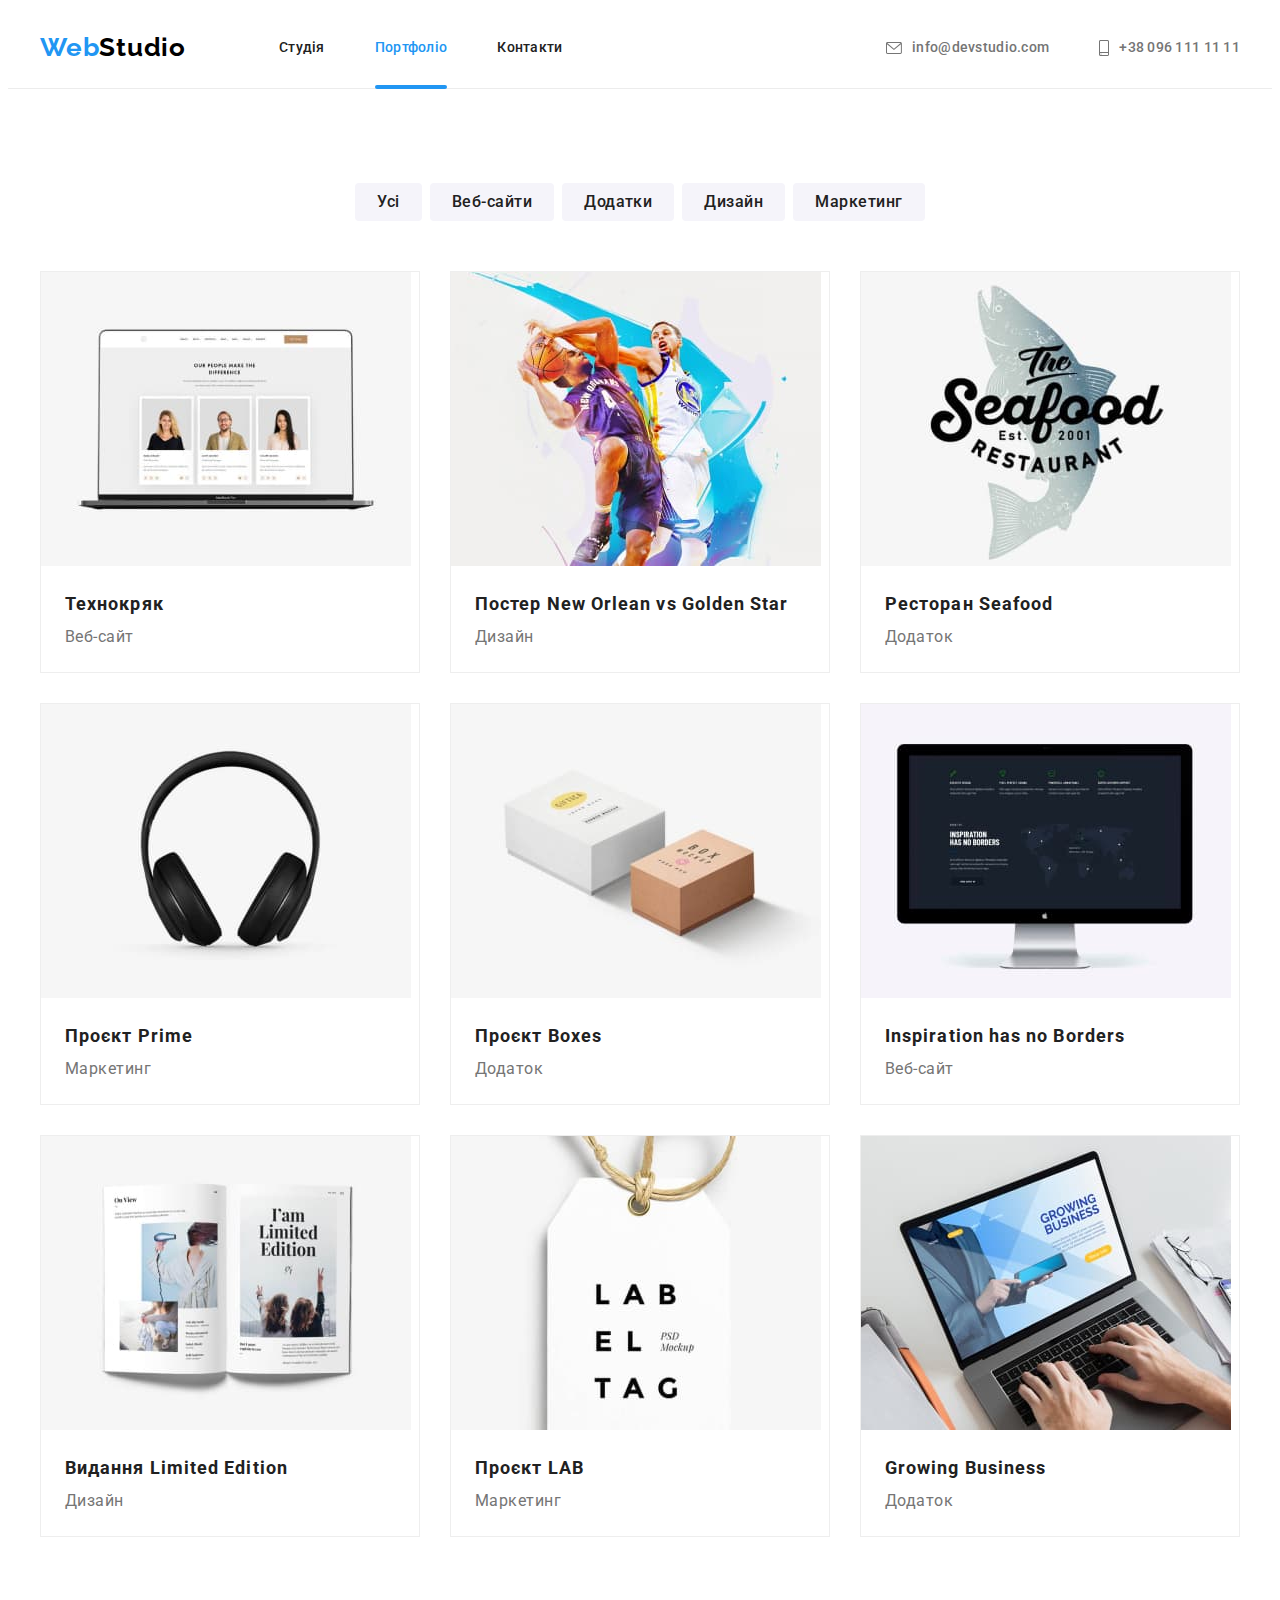
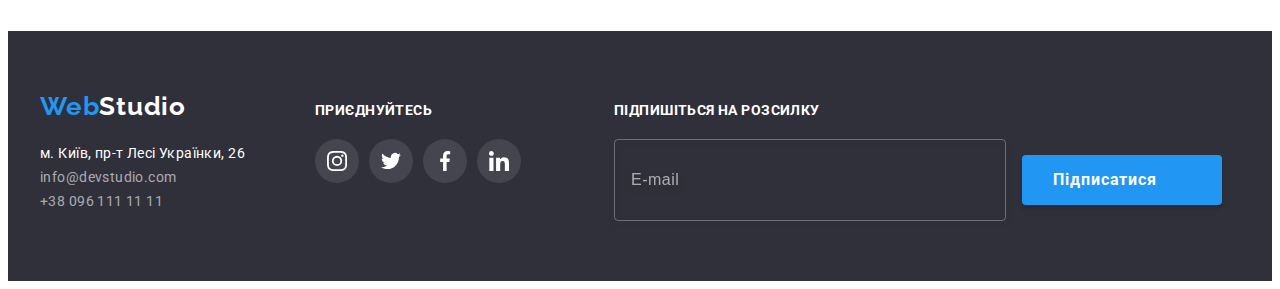
==== commit 6a94d3e1: "add modal" ====
--- a/portfolio.html
+++ b/portfolio.html
@@ -65,7 +65,6 @@
     </header>
 
     <main>
-
       <!-- Портфоліо -->
 
       <section class="portfolio-section section">
@@ -100,7 +99,7 @@
 
           <ul class="gallery-list">
             <li class="gallery-list-item">
-             <a href="" class="gallery-icon link">
+              <a href="" class="gallery-icon link">
                 <div class="gallary-thumb">
                   <img
                     src="./images/2-1.jpg"
@@ -110,14 +109,16 @@
                     class="gallary"
                   />
                   <p class="gallary-effect-text">
-                    Ресурс пропонує комплексні пропозиції з різним рівнем функціоналу та сервісів. Все це дозволить відвідувачу отримати вичерпні відомості про компанію чи приватну особу.
+                    Ресурс пропонує комплексні пропозиції з різним рівнем
+                    функціоналу та сервісів. Все це дозволить відвідувачу
+                    отримати вичерпні відомості про компанію чи приватну особу.
                   </p>
                 </div>
                 <div class="content">
                   <h3 class="gallery-list-title">Технокряк</h3>
                   <p class="gallery-text">Веб-сайт</p>
                 </div>
-             </a>
+              </a>
             </li>
 
             <li class="gallery-list-item">
@@ -130,7 +131,9 @@
                     height="294"
                   />
                   <p class="gallary-effect-text">
-                    Ресурс пропонує комплексні пропозиції з різним рівнем функціоналу та сервісів. Все це дозволить відвідувачу отримати вичерпні відомості про компанію чи приватну особу.
+                    Ресурс пропонує комплексні пропозиції з різним рівнем
+                    функціоналу та сервісів. Все це дозволить відвідувачу
+                    отримати вичерпні відомості про компанію чи приватну особу.
                   </p>
                 </div>
                 <div class="content">
@@ -152,7 +155,9 @@
                     height="294"
                   />
                   <p class="gallary-effect-text">
-                    Ресурс пропонує комплексні пропозиції з різним рівнем функціоналу та сервісів. Все це дозволить відвідувачу отримати вичерпні відомості про компанію чи приватну особу.
+                    Ресурс пропонує комплексні пропозиції з різним рівнем
+                    функціоналу та сервісів. Все це дозволить відвідувачу
+                    отримати вичерпні відомості про компанію чи приватну особу.
                   </p>
                 </div>
                 <div class="content">
@@ -172,7 +177,9 @@
                     height="294"
                   />
                   <p class="gallary-effect-text">
-                    Ресурс пропонує комплексні пропозиції з різним рівнем функціоналу та сервісів. Все це дозволить відвідувачу отримати вичерпні відомості про компанію чи приватну особу.
+                    Ресурс пропонує комплексні пропозиції з різним рівнем
+                    функціоналу та сервісів. Все це дозволить відвідувачу
+                    отримати вичерпні відомості про компанію чи приватну особу.
                   </p>
                 </div>
                 <div class="content">
@@ -192,7 +199,9 @@
                     height="294"
                   />
                   <p class="gallary-effect-text">
-                    Ресурс пропонує комплексні пропозиції з різним рівнем функціоналу та сервісів. Все це дозволить відвідувачу отримати вичерпні відомості про компанію чи приватну особу.
+                    Ресурс пропонує комплексні пропозиції з різним рівнем
+                    функціоналу та сервісів. Все це дозволить відвідувачу
+                    отримати вичерпні відомості про компанію чи приватну особу.
                   </p>
                 </div>
                 <div class="content">
@@ -212,7 +221,9 @@
                     height="294"
                   />
                   <p class="gallary-effect-text">
-                    Ресурс пропонує комплексні пропозиції з різним рівнем функціоналу та сервісів. Все це дозволить відвідувачу отримати вичерпні відомості про компанію чи приватну особу.
+                    Ресурс пропонує комплексні пропозиції з різним рівнем
+                    функціоналу та сервісів. Все це дозволить відвідувачу
+                    отримати вичерпні відомості про компанію чи приватну особу.
                   </p>
                 </div>
                 <div class="content">
@@ -232,7 +243,9 @@
                     height="294"
                   />
                   <p class="gallary-effect-text">
-                    Ресурс пропонує комплексні пропозиції з різним рівнем функціоналу та сервісів. Все це дозволить відвідувачу отримати вичерпні відомості про компанію чи приватну особу.
+                    Ресурс пропонує комплексні пропозиції з різним рівнем
+                    функціоналу та сервісів. Все це дозволить відвідувачу
+                    отримати вичерпні відомості про компанію чи приватну особу.
                   </p>
                 </div>
                 <div class="content">
@@ -252,7 +265,9 @@
                     height="294"
                   />
                   <p class="gallary-effect-text">
-                    Ресурс пропонує комплексні пропозиції з різним рівнем функціоналу та сервісів. Все це дозволить відвідувачу отримати вичерпні відомості про компанію чи приватну особу.
+                    Ресурс пропонує комплексні пропозиції з різним рівнем
+                    функціоналу та сервісів. Все це дозволить відвідувачу
+                    отримати вичерпні відомості про компанію чи приватну особу.
                   </p>
                 </div>
                 <div class="content">
@@ -272,7 +287,9 @@
                     height="294"
                   />
                   <p class="gallary-effect-text">
-                    Ресурс пропонує комплексні пропозиції з різним рівнем функціоналу та сервісів. Все це дозволить відвідувачу отримати вичерпні відомості про компанію чи приватну особу.
+                    Ресурс пропонує комплексні пропозиції з різним рівнем
+                    функціоналу та сервісів. Все це дозволить відвідувачу
+                    отримати вичерпні відомості про компанію чи приватну особу.
                   </p>
                 </div>
                 <div class="content">
@@ -286,9 +303,7 @@
       </section>
     </main>
 
-
     <!-- футер -->
-
 
     <footer class="footer-items">
       <div class="container">
@@ -296,7 +311,7 @@
           <a href="./index.html" class="logo logo-footer"
             ><span class="title-logo">Web</span>Studio
           </a>
-  
+
           <!-- адреса -->
           <address class="address-items">
             <div class="address-container">
@@ -317,50 +332,69 @@
                     >info@devstudio.com</a
                   >
                 </li>
+
                 <li class="address-contacts">
                   <a href="tel:+380961111111" class="link">+38 096 111 11 11</a>
                 </li>
               </ul>
             </div>
+          </address>
         </div>
 
-          <div class="social-container">
-            <h2 class="footer-social-title">Приєднуйтесь</h2>
-            <ul class="footer-social-icon-list">
-              <li class="social-icon-item">
-                <a href="" class="linc-icon bot">
-                  <svg class="social-icon join" width="20" height="20">
-                    <use href="./images/sprite.svg#icon-instagram-1"></use>
-                  </svg>
-                </a>
-              </li>
-
-              <li class="social-icon-item">
-                <a href="" class="linc-icon bot">
-                  <svg class="social-icon join" width="20" height="20">
-                    <use href="./images/sprite.svg#icon-twitter-1"></use>
-                  </svg>
-                </a>
-              </li>
-
-              <li class="social-icon-item">
-                <a href="" class="linc-icon bot">
-                  <svg class="social-icon join" width="20" height="20">
-                    <use href="./images/sprite.svg#icon-facebook-1"></use>
-                  </svg>
-                </a>
-              </li>
-
-              <li class="social-icon-item">
-                <a href="" class="linc-icon bot">
-                  <svg class="social-icon join" width="20" height="20">
-                    <use href="./images/sprite.svg#icon-linkedin-1"></use>
-                  </svg>
-                </a>
-              </li>
-            </ul>
-          </div>
-        </address>
+        <div class="social-container">
+          <h2 class="footer-social-title">Приєднуйтесь</h2>
+          <ul class="footer-social-icon-list">
+            <li class="social-icon-item">
+              <a href="" class="linc-icon bot">
+                <svg class="social-icon join" width="20" height="20">
+                  <use href="./images/sprite.svg#icon-instagram-1"></use>
+                </svg>
+              </a>
+            </li>
+
+            <li class="social-icon-item">
+              <a href="" class="linc-icon bot">
+                <svg class="social-icon join" width="20" height="20">
+                  <use href="./images/sprite.svg#icon-twitter-1"></use>
+                </svg>
+              </a>
+            </li>
+
+            <li class="social-icon-item">
+              <a href="" class="linc-icon bot">
+                <svg class="social-icon join" width="20" height="20">
+                  <use href="./images/sprite.svg#icon-facebook-1"></use>
+                </svg>
+              </a>
+            </li>
+
+            <li class="social-icon-item">
+              <a href="" class="linc-icon bot">
+                <svg class="social-icon join" width="20" height="20">
+                  <use href="./images/sprite.svg#icon-linkedin-1"></use>
+                </svg>
+              </a>
+            </li>
+          </ul>
+        </div>
+        <div class="label-form">
+          <p class="form-title">Підпишіться на розсилку</p>
+          <form class="submit-form">
+            <input
+              type="email"
+              name="mail"
+              class="mail-text"
+              placeholder="E-mail"
+            />
+
+            <button type="submit" class="button-send">
+              Підписатися
+              <svg class="btn-icon" width="24" height="24">
+                <use href="./images/icons.svg#icon-send"></use>
+              </svg>
+            </button>
+          </form>
+        </div>
       </div>
     </footer>
   </body>
--- a/css/styles.css
+++ b/css/styles.css
@@ -967,7 +967,7 @@
   left: 50%;
 
   width: 528px;
-  height: 581px;
+  min-height: 581px;
   padding: 10px;
 
   background: #ffffff;
@@ -1004,6 +1004,13 @@
 .icon-close {
   fill: #000000;
   background: #ffffff;
+
+  transition: fill 250ms cubic-bezier(0.4, 0, 0.2, 1);
+}
+
+.icon-close:hover,
+.icon-close:focus {
+  fill: var(--accent-color);
 }
 
 .label-form {
@@ -1025,10 +1032,23 @@
   margin-bottom: 20px;
 }
 
-.button-sent {
+.button-send {
+  padding: 10px 28px;
   width: 200px;
   height: 50px;
 
+  display: inline-flex;
+  justify-content: center;
+  align-items: center;
+
+  font-weight: 700;
+  font-size: 16px;
+  line-height: 1.88;
+
+  letter-spacing: 0.06em;
+
+  color: #ffffff;
+
   background: #2196f3;
   box-shadow: 0px 4px 4px rgba(0, 0, 0, 0.15);
   border-radius: 4px;
@@ -1036,11 +1056,238 @@
   border: none;
 }
 
+.btn-icon {
+  margin-left: 10px;
+}
+
 .mail-text {
+  padding: 15px 16px;
   width: 358px;
   height: 50px;
 
+  margin-right: 12px;
+
+  background-color: transparent;
+  color: #ffffff;
+
   border: 1px solid rgba(255, 255, 255, 0.3);
   filter: drop-shadow(0px 4px 4px rgba(0, 0, 0, 0.15));
   border-radius: 4px;
-}
+
+  transition: border 250ms cubic-bezier(0.4, 0, 0.2, 1);
+}
+
+.mail-text:hover,
+.mail-text:focus {
+  border: 1px solid #2196f3;
+}
+
+.mail-text::placeholder {
+  font-size: 16px;
+  line-height: 1.25;
+
+  letter-spacing: 0.03em;
+
+  color: rgba(255, 255, 255, 0.6);
+}
+
+textarea {
+  padding: 12px 16px;
+
+  resize: none;
+  border: 1px solid rgba(33, 33, 33, 0.2);
+  border-radius: 4px;
+
+  transition: border 250ms cubic-bezier(0.4, 0, 0.2, 1);
+}
+
+textarea:hover,
+textarea:focus {
+  border: 1px solid #2196f3;
+  cursor: pointer;
+}
+
+.form-field textarea::placeholder {
+  font-size: 12px;
+  line-height: 1.67;
+  letter-spacing: 0.01em;
+
+  color: rgba(117, 117, 117, 0.5);
+}
+
+.modal {
+  padding: 40px;
+  margin-left: auto;
+  margin-right: auto;
+}
+
+.modal-title {
+  font-weight: 700;
+  font-size: 20px;
+  line-height: 1.15;
+  text-align: center;
+  letter-spacing: 0.03em;
+
+  color: #212121;
+
+  margin-top: 0;
+  margin-bottom: 12px;
+}
+
+.form-field {
+  display: flex;
+  flex-direction: column;
+
+  margin-bottom: 10px;
+
+  border: none;
+}
+
+.form-input {
+  padding: 11px 12px;
+  padding-top: 11px;
+  padding-right: 12px;
+  padding-bottom: 11px;
+  padding-left: 42px;
+  width: 100%;
+  height: 40px;
+
+  background-color: transparent;
+
+  border: 1px solid rgba(33, 33, 33, 0.2);
+  border-radius: 4px;
+
+  transition: border 250ms cubic-bezier(0.4, 0, 0.2, 1);
+}
+
+.modal-icon {
+  position: absolute;
+  left: 12px;
+  top: 50%;
+  transform: translateY(-50%);
+
+  fill: #212121;
+
+  transition: fill 250ms cubic-bezier(0.4, 0, 0.2, 1);
+}
+
+.form-input:hover + .modal-icon,
+.form-input:focus + .modal-icon {
+  fill: var(--accent-color);
+}
+
+.form-input:hover,
+.form-input:focus {
+  border: 1px solid #2196f3;
+}
+
+.input-wrap:hover > input {
+  border: 1px solid #2196f3;
+}
+
+.input-wrap:hover > svg {
+  fill: var(--accent-color);
+}
+
+.form-label {
+  margin-bottom: 4px;
+}
+
+.contract-label {
+  display: flex;
+  align-items: center;
+  font-size: 14px;
+  line-height: 1.71;
+
+  letter-spacing: 0.03em;
+
+  color: #757575;
+}
+
+.btn-modal-send.button {
+  font-weight: 700;
+  font-size: 16px;
+  line-height: 1.88;
+
+  letter-spacing: 0.06em;
+
+  max-width: 200px;
+
+  color: #ffffff;
+
+  padding: 10px 52px;
+
+  background: #2196f3;
+  box-shadow: 0px 4px 4px rgba(0, 0, 0, 0.15);
+  border-radius: 4px;
+
+  border: none;
+
+  transition: background 250ms cubic-bezier(0.4, 0, 0.2, 1);
+}
+
+.btn-modal-send.button:hover,
+.btn-modal-send.button:focus {
+  background: #188ce8;
+}
+
+.contract-link {
+  color: #2196f3;
+}
+
+.form-field label {
+  font-size: 12px;
+  line-height: 1.67;
+
+  letter-spacing: 0.01em;
+
+  color: #757575;
+}
+
+.form-cotnract {
+  margin-top: 20px;
+  margin-right: auto;
+  margin-bottom: 30px;
+  margin-left: 12px;
+}
+
+.form-send {
+  display: flex;
+  justify-content: center;
+}
+
+.input-wrap {
+  position: relative;
+  display: flex;
+}
+
+.modal-icon {
+  position: absolute;
+  left: 12px;
+  top: 50%;
+  transform: translateY(-50%);
+}
+
+/*============== КАСТОМНИЙ ЧЕКБОКС ========== */
+
+.contract-label > span {
+  display: flex;
+  align-items: center;
+  justify-content: center;
+
+  width: 16px;
+  height: 15px;
+  border: 2px solid #212121;
+  border-radius: 4px;
+  margin-right: 7px;
+  fill: transparent;
+
+  transition: fill 250ms cubic-bezier(0.4, 0, 0.2, 1),
+    border 250ms cubic-bezier(0.4, 0, 0.2, 1);
+}
+
+.input-btn:checked + .contract-label > span {
+  background-color: var(--accent-color);
+  border-color: transparent;
+  fill: #ffffff;
+}
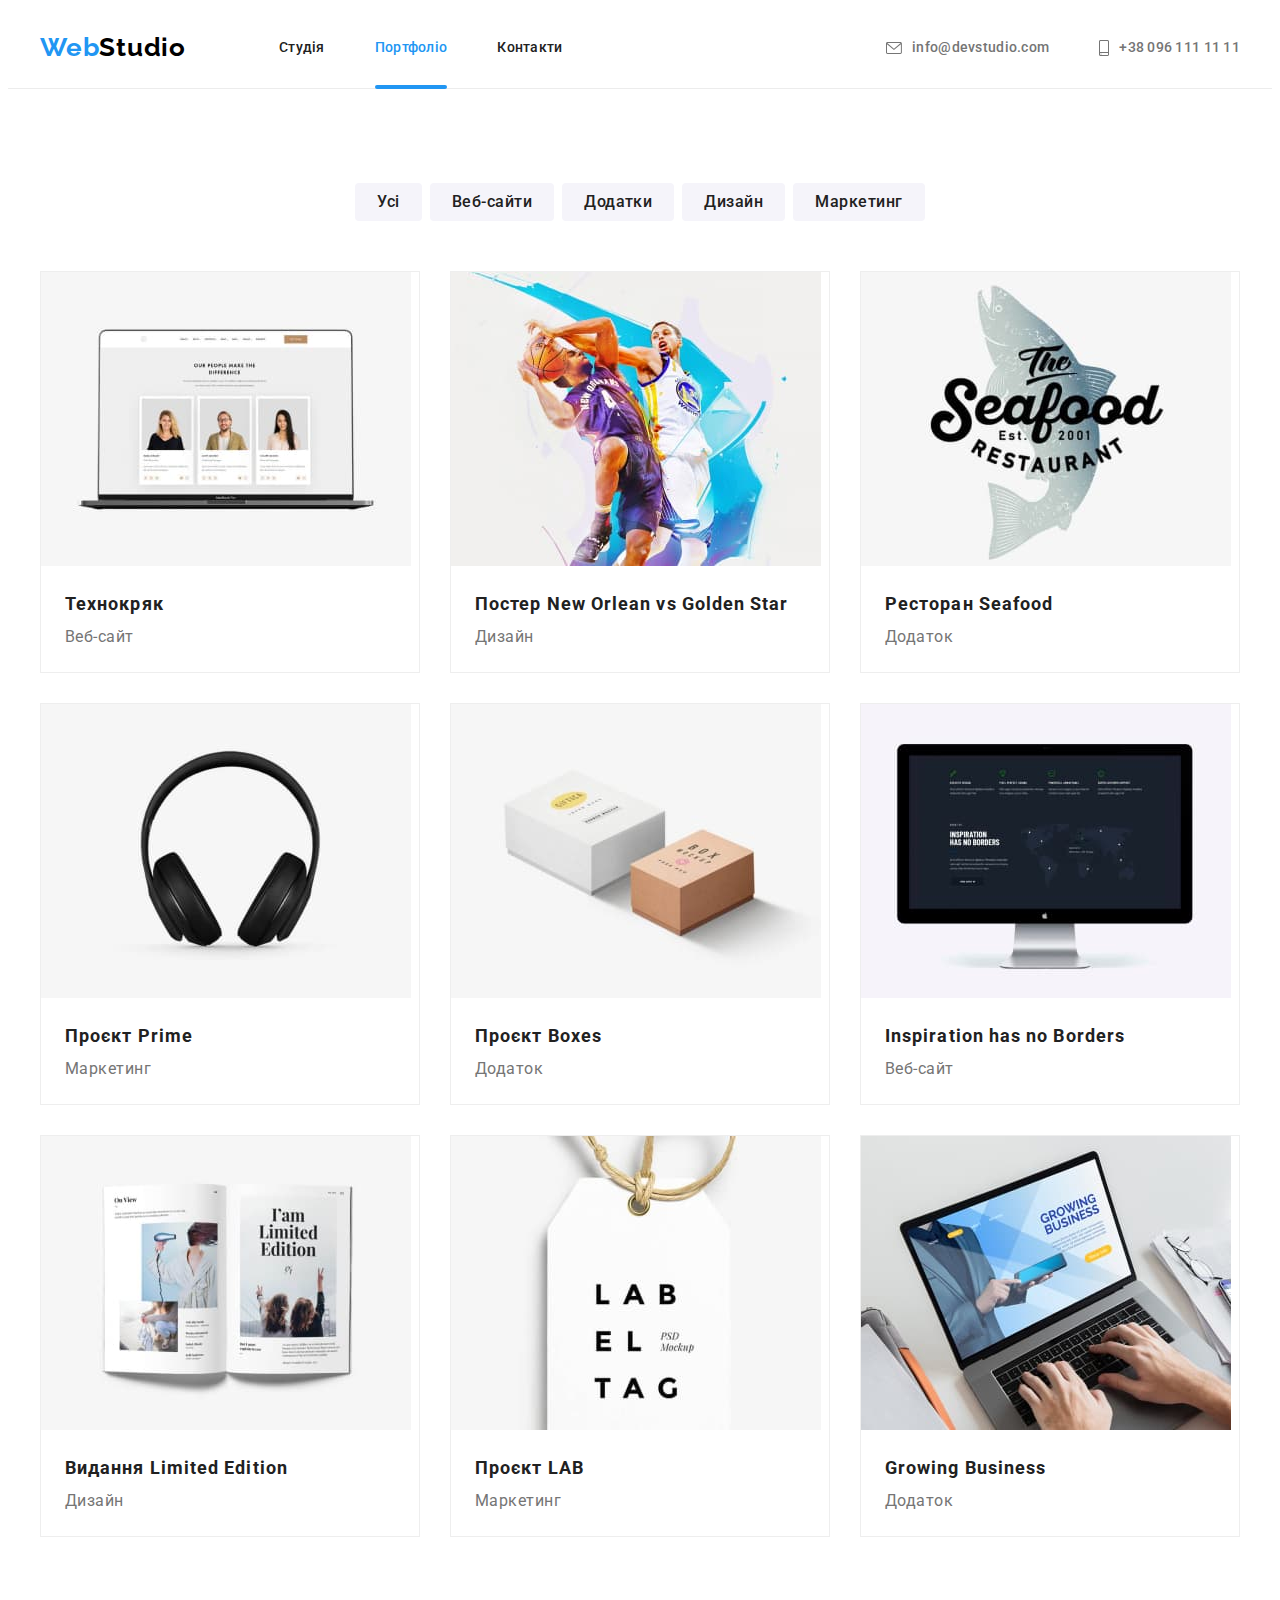
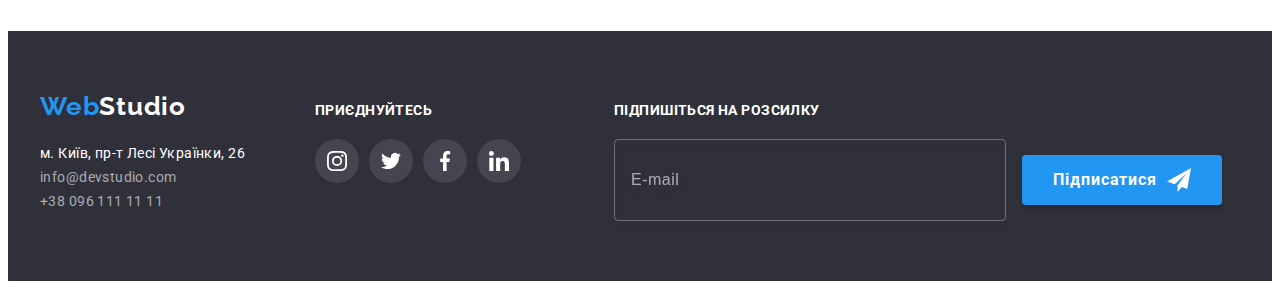
==== commit f13472f1: "add saas" ====
--- a/portfolio.html
+++ b/portfolio.html
@@ -19,6 +19,7 @@
       referrerpolicy="no-referrer"
     />
     <link rel="stylesheet" href="./css/styles.css" />
+    <link rel="stylesheet" href="./css/main.min.css" />
   </head>
   <body>
     <!-- хедер -->
--- a/css/styles.css
+++ b/css/styles.css
@@ -61,68 +61,11 @@
 
 /*------------- ХЕДЕР -------------*/
 
-.container {
-  display: block;
-  margin-left: auto;
-  margin-right: auto;
-  padding-left: 15px;
-  padding-right: 15px;
-  width: 1200px;
-  /* outline: 3px solid red; */
-}
-
-.navigate {
-  display: flex;
-}
-
-.page-header {
-  max-width: 1600px;
-
-  border-bottom: 1px solid #ececec;
-}
-
-.page-header .container {
-  display: flex;
-  align-items: center;
-}
-
-.site-nav {
-  display: flex;
-  align-items: center;
-  margin-left: 93px;
-  padding-left: 0;
-
-  font-weight: 500;
-  font-size: 14px;
-  line-height: 1.14;
-  letter-spacing: 0.02em;
-
-  color: #212121;
-}
-
-/* .site-nav .item {
-  margin-right: 50px;
-  }
-
-.site-nav .item:last-child {
-  margin-right: 0;
-} */
-
-/* .site-nav .item + .item {
-  margin-left: 50px;
-} */
-
-.site-nav .item {
-  padding-top: 32px;
-  padding-bottom: 32px;
-}
-
-.site-nav .item:not(:last-child) {
-  margin-right: 50px;
-}
+
 
 a {
   font-family: inherit;
+  outline: none;
 }
 
 a.link {
@@ -289,6 +232,8 @@
   font-family: inherit;
   cursor: pointer;
   text-align: center;
+
+  outline: none;
 }
 
 .button {
@@ -311,6 +256,8 @@
   padding: 10px 32px;
 
   letter-spacing: 0.06em;
+
+  outline: none;
 
   background: #2196f3;
   box-shadow: 0px 4px 4px rgba(0, 0, 0, 0.15);
@@ -723,6 +670,8 @@
   width: 170px;
   height: 92px;
 
+  outline: none;
+
   border: 1px solid #afb1b8;
   border-radius: 4px;
 
@@ -791,6 +740,11 @@
   transition-timing-function: cubic-bezier(0.4, 0, 0.2, 1);
 }
 
+.link:hover > .place-text,
+.link:focus > .place-text {
+  color: var(--accent-color);
+}
+
 .address-contacts .link {
   font-size: 14px;
   line-height: 1.71;
@@ -802,11 +756,6 @@
 
 .address-list .link:hover,
 .address-list .link:focus {
-  color: var(--accent-color);
-}
-
-.link .place-text:hover,
-.link .place-text:focus {
   color: var(--accent-color);
 }
 
@@ -865,6 +814,8 @@
 .linc-icon.bot {
   background: rgba(255, 255, 255, 0.1);
 
+  outline: none;
+
   transition-property: background;
   transition-duration: 250ms;
   transition-timing-function: cubic-bezier(0.4, 0, 0.2, 1);
@@ -888,6 +839,8 @@
   width: 44px;
   height: 44px;
   border-radius: 50%;
+
+  outline: none;
 
   transition-property: fill, background-color;
   transition-duration: 250ms;
@@ -1067,6 +1020,8 @@
 
   margin-right: 12px;
 
+  outline: none;
+
   background-color: transparent;
   color: #ffffff;
 
@@ -1094,6 +1049,7 @@
 textarea {
   padding: 12px 16px;
 
+  outline: none;
   resize: none;
   border: 1px solid rgba(33, 33, 33, 0.2);
   border-radius: 4px;
@@ -1152,6 +1108,8 @@
   width: 100%;
   height: 40px;
 
+  outline: none;
+
   background-color: transparent;
 
   border: 1px solid rgba(33, 33, 33, 0.2);
@@ -1291,3 +1249,4 @@
   border-color: transparent;
   fill: #ffffff;
 }
+
--- a/css/main.min.css
+++ b/css/main.min.css
@@ -0,0 +1 @@
+.container{display:block;margin-left:auto;margin-right:auto;padding-left:15px;padding-right:15px;width:1200px}.navigate{display:flex}.page-header{max-width:1600px;border-bottom:1px solid #ececec}.page-header .container{display:flex;align-items:center}.site-nav{display:flex;align-items:center;margin-left:93px;padding-left:0;font-weight:500;font-size:14px;line-height:1.14;letter-spacing:.02em;color:#212121}.site-nav .item{padding-top:32px;padding-bottom:32px}.site-nav .item:not(:last-child){margin-right:50px}/*# sourceMappingURL=main.min.css.map */